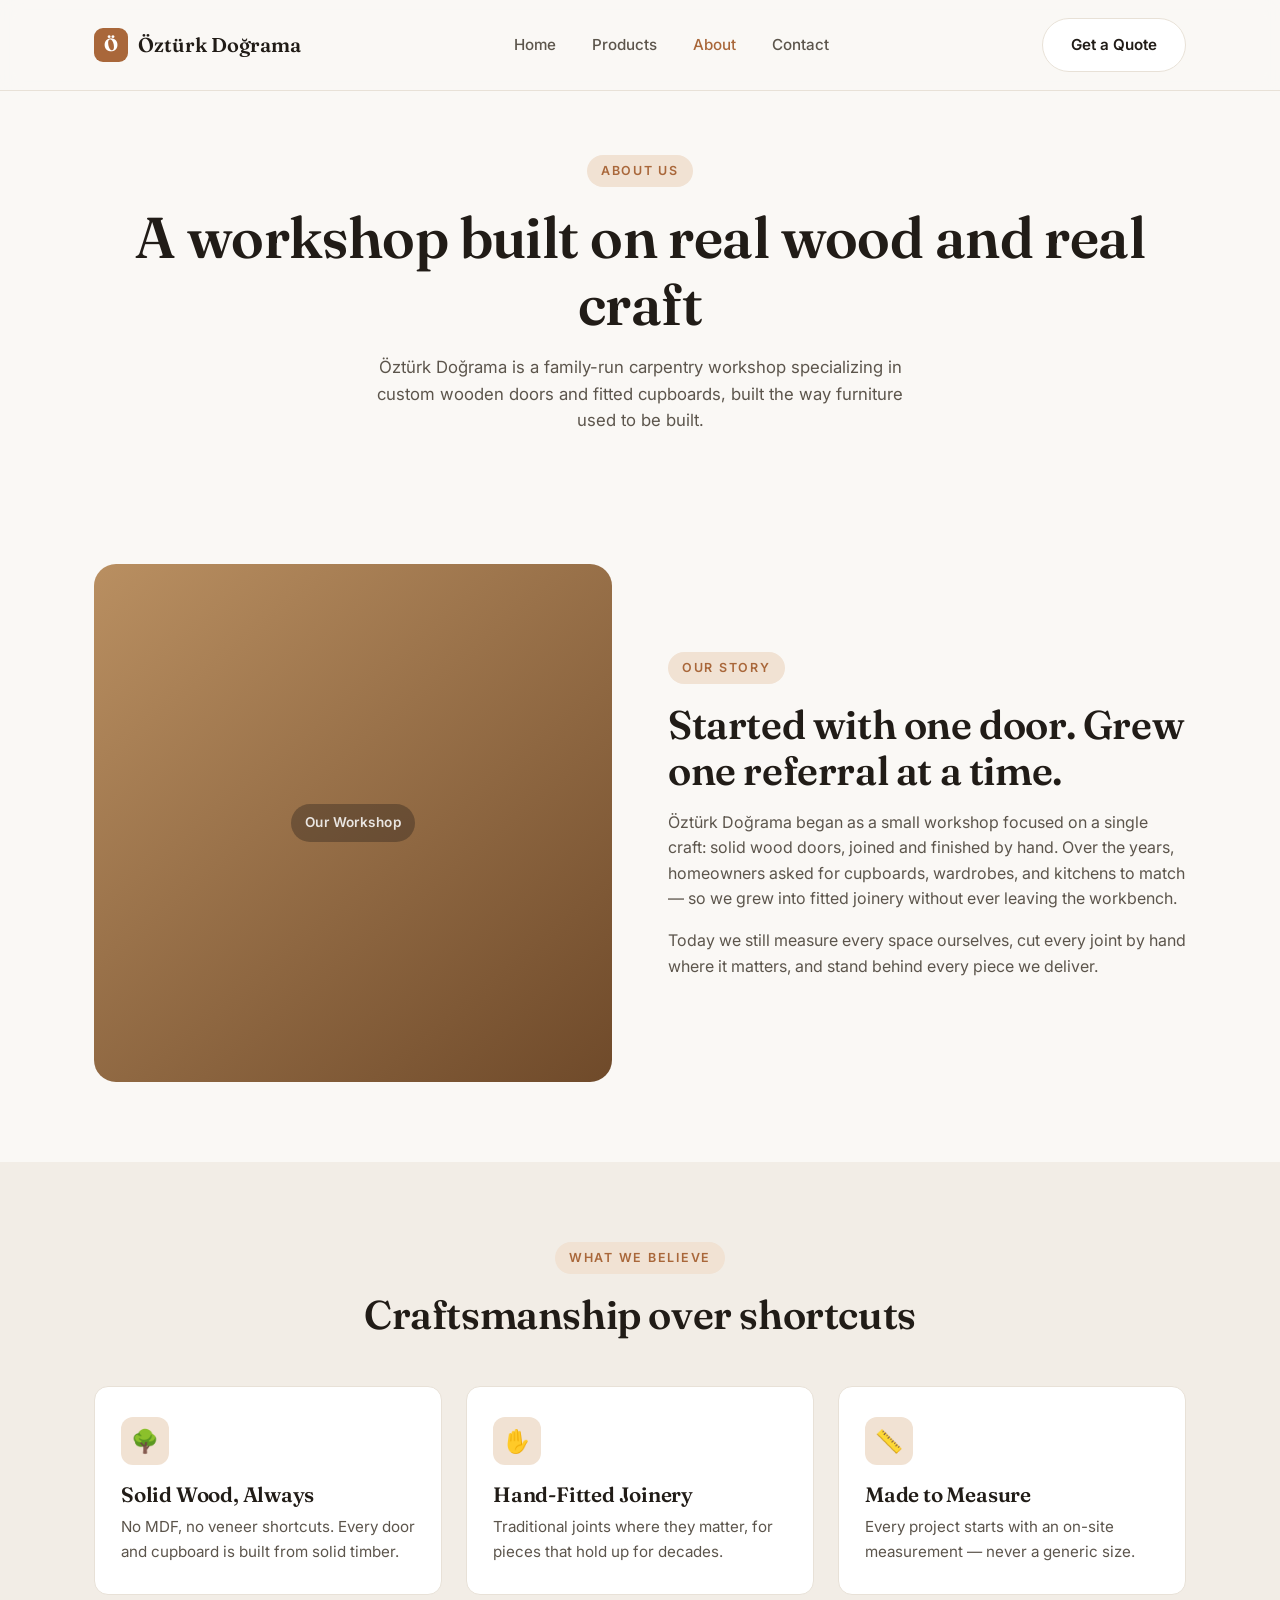
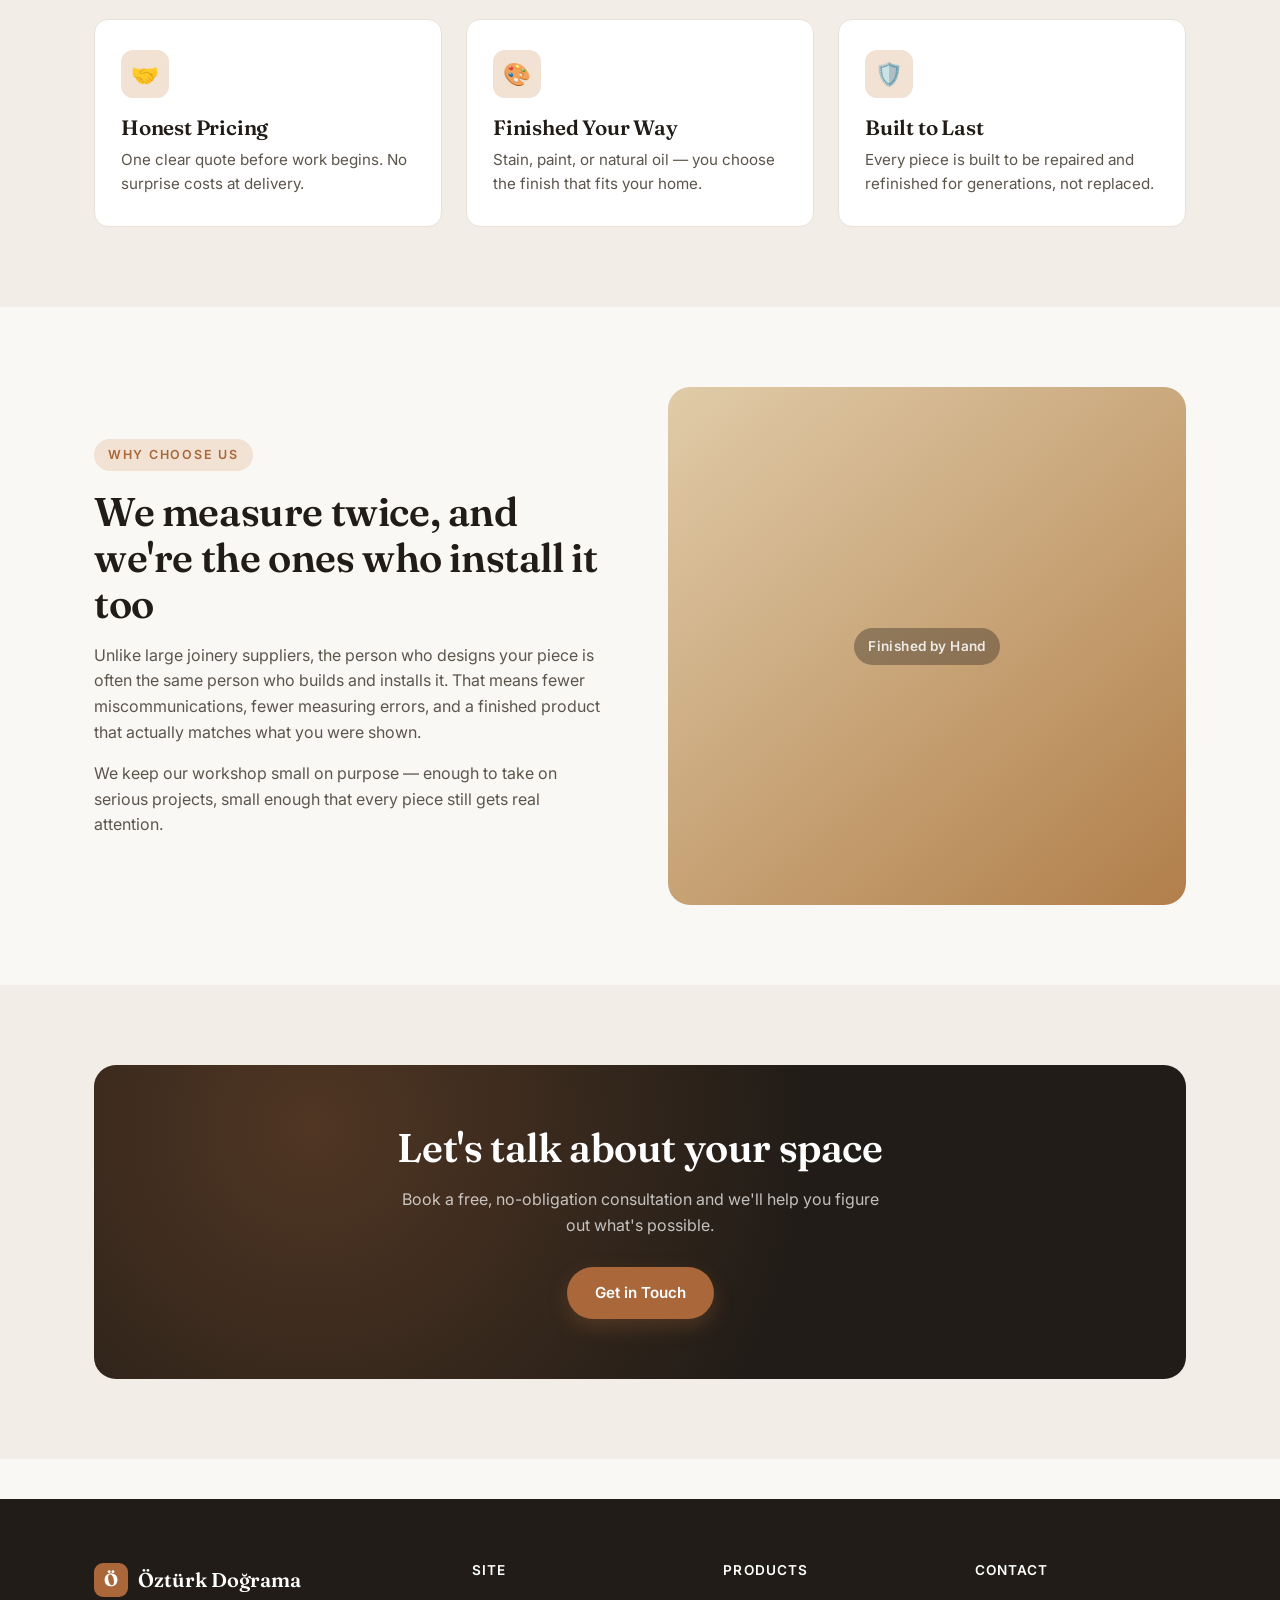
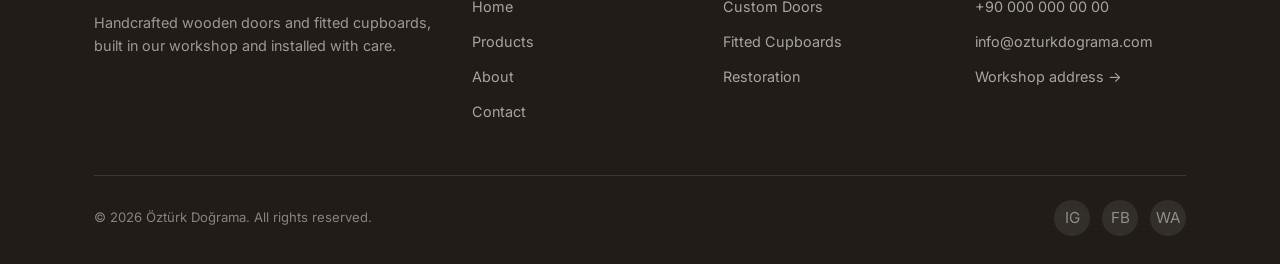
==== about.html @ 15e2361d "Initial commit: Öztürk Doğrama website" ====
<!DOCTYPE html>
<html lang="en">
<head>
<meta charset="UTF-8">
<meta name="viewport" content="width=device-width, initial-scale=1.0">
<title>About | Öztürk Doğrama</title>
<meta name="description" content="Learn about Öztürk Doğrama — a family carpentry workshop specializing in custom wooden doors and fitted cupboards, built with traditional joinery and modern finishing.">
<link rel="preconnect" href="https://fonts.googleapis.com">
<link href="https://fonts.googleapis.com/css2?family=Fraunces:wght@500;600;700&family=Inter:wght@400;500;600;700&display=swap" rel="stylesheet">
<link rel="stylesheet" href="style.css">
</head>
<body>

<header class="site-header">
  <nav class="nav">
    <a href="index.html" class="logo">
      <span class="logo-mark">Ö</span>
      Öztürk Doğrama
    </a>
    <div class="nav-links">
      <a href="index.html">Home</a>
      <a href="products.html">Products</a>
      <a href="about.html" class="active">About</a>
      <a href="contact.html">Contact</a>
    </div>
    <div class="nav-actions">
      <a href="contact.html" class="btn btn-secondary">Get a Quote</a>
      <button class="nav-toggle" aria-label="Menu">
        <span></span><span></span><span></span>
      </button>
    </div>
  </nav>
</header>

<main>

  <section class="page-hero">
    <div class="container">
      <div class="eyebrow">About Us</div>
      <h1>A workshop built on real wood and real craft</h1>
      <p>Öztürk Doğrama is a family-run carpentry workshop specializing in custom wooden doors and fitted cupboards, built the way furniture used to be built.</p>
    </div>
  </section>

  <!-- STORY -->
  <section>
    <div class="container">
      <div class="value-row">
        <div class="ph-image ph-2" style="aspect-ratio:1/1;"><span>Our Workshop</span></div>
        <div>
          <div class="eyebrow">Our Story</div>
          <h2>Started with one door. Grew one referral at a time.</h2>
          <p>Öztürk Doğrama began as a small workshop focused on a single craft: solid wood doors, joined and finished by hand. Over the years, homeowners asked for cupboards, wardrobes, and kitchens to match — so we grew into fitted joinery without ever leaving the workbench.</p>
          <p>Today we still measure every space ourselves, cut every joint by hand where it matters, and stand behind every piece we deliver.</p>
        </div>
      </div>
    </div>
  </section>

  <!-- VALUES -->
  <section class="section-alt">
    <div class="container">
      <div class="section-head">
        <div class="eyebrow">What We Believe</div>
        <h2>Craftsmanship over shortcuts</h2>
      </div>
      <div class="grid-3">
        <div class="card">
          <div class="icon">🌳</div>
          <h3>Solid Wood, Always</h3>
          <p>No MDF, no veneer shortcuts. Every door and cupboard is built from solid timber.</p>
        </div>
        <div class="card">
          <div class="icon">✋</div>
          <h3>Hand-Fitted Joinery</h3>
          <p>Traditional joints where they matter, for pieces that hold up for decades.</p>
        </div>
        <div class="card">
          <div class="icon">📏</div>
          <h3>Made to Measure</h3>
          <p>Every project starts with an on-site measurement — never a generic size.</p>
        </div>
        <div class="card">
          <div class="icon">🤝</div>
          <h3>Honest Pricing</h3>
          <p>One clear quote before work begins. No surprise costs at delivery.</p>
        </div>
        <div class="card">
          <div class="icon">🎨</div>
          <h3>Finished Your Way</h3>
          <p>Stain, paint, or natural oil — you choose the finish that fits your home.</p>
        </div>
        <div class="card">
          <div class="icon">🛡️</div>
          <h3>Built to Last</h3>
          <p>Every piece is built to be repaired and refinished for generations, not replaced.</p>
        </div>
      </div>
    </div>
  </section>

  <!-- WHY CHOOSE / SECOND STORY BLOCK -->
  <section>
    <div class="container">
      <div class="value-row reverse">
        <div class="ph-image ph-5" style="aspect-ratio:1/1;"><span>Finished by Hand</span></div>
        <div>
          <div class="eyebrow">Why Choose Us</div>
          <h2>We measure twice, and we're the ones who install it too</h2>
          <p>Unlike large joinery suppliers, the person who designs your piece is often the same person who builds and installs it. That means fewer miscommunications, fewer measuring errors, and a finished product that actually matches what you were shown.</p>
          <p>We keep our workshop small on purpose — enough to take on serious projects, small enough that every piece still gets real attention.</p>
        </div>
      </div>
    </div>
  </section>

  <!-- CTA -->
  <section class="section-alt">
    <div class="container">
      <div class="cta-banner">
        <h2>Let's talk about your space</h2>
        <p>Book a free, no-obligation consultation and we'll help you figure out what's possible.</p>
        <div class="hero-ctas">
          <a href="contact.html" class="btn btn-primary">Get in Touch</a>
        </div>
      </div>
    </div>
  </section>

</main>

<footer class="site-footer">
  <div class="container">
    <div class="footer-grid">
      <div>
        <a href="index.html" class="logo"><span class="logo-mark">Ö</span> Öztürk Doğrama</a>
        <p>Handcrafted wooden doors and fitted cupboards, built in our workshop and installed with care.</p>
      </div>
      <div class="footer-col">
        <h4>Site</h4>
        <a href="index.html">Home</a>
        <a href="products.html">Products</a>
        <a href="about.html">About</a>
        <a href="contact.html">Contact</a>
      </div>
      <div class="footer-col">
        <h4>Products</h4>
        <a href="products.html">Custom Doors</a>
        <a href="products.html">Fitted Cupboards</a>
        <a href="products.html">Restoration</a>
      </div>
      <div class="footer-col">
        <h4>Contact</h4>
        <a href="tel:+900000000000">+90 000 000 00 00</a>
        <a href="mailto:info@ozturkdograma.com">info@ozturkdograma.com</a>
        <a href="contact.html">Workshop address →</a>
      </div>
    </div>
    <div class="footer-bottom">
      <span>© 2026 Öztürk Doğrama. All rights reserved.</span>
      <div class="social-row">
        <a href="#" aria-label="Instagram">IG</a>
        <a href="#" aria-label="Facebook">FB</a>
        <a href="#" aria-label="WhatsApp">WA</a>
      </div>
    </div>
  </div>
</footer>

<script src="script.js"></script>
</body>
</html>
---- style.css ----
/* ============================================
   Öztürk Doğrama — Shared Styles
   Minimalist, clean, modern (spendaily-inspired)
   ============================================ */

:root {
  --bg: #faf8f5;
  --bg-alt: #f2ede6;
  --card: #ffffff;
  --ink: #211c17;
  --ink-soft: #5c554c;
  --muted: #8b8377;
  --line: #e8e1d7;
  --accent: #a9673a;
  --accent-dark: #8a5230;
  --accent-soft: #f1e2d3;
  --radius-lg: 22px;
  --radius-md: 14px;
  --radius-sm: 10px;
  --shadow: 0 10px 30px rgba(33, 28, 23, 0.06);
  --shadow-lg: 0 20px 50px rgba(33, 28, 23, 0.10);
  --container: 1140px;
}

* { box-sizing: border-box; }

html { scroll-behavior: smooth; }

body {
  margin: 0;
  font-family: 'Inter', -apple-system, BlinkMacSystemFont, 'Segoe UI', sans-serif;
  background: var(--bg);
  color: var(--ink);
  line-height: 1.6;
  -webkit-font-smoothing: antialiased;
}

h1, h2, h3, h4 {
  font-family: 'Fraunces', Georgia, serif;
  font-weight: 600;
  line-height: 1.15;
  margin: 0 0 16px;
  letter-spacing: -0.01em;
}

h1 { font-size: clamp(2.4rem, 5vw, 3.6rem); }
h2 { font-size: clamp(1.8rem, 3.4vw, 2.5rem); }
h3 { font-size: 1.3rem; }

p { margin: 0 0 16px; color: var(--ink-soft); }

a { color: inherit; text-decoration: none; }

img { max-width: 100%; display: block; }

.container {
  max-width: var(--container);
  margin: 0 auto;
  padding: 0 24px;
}

.eyebrow {
  display: inline-block;
  font-size: 0.78rem;
  font-weight: 600;
  letter-spacing: 0.14em;
  text-transform: uppercase;
  color: var(--accent);
  background: var(--accent-soft);
  padding: 6px 14px;
  border-radius: 100px;
  margin-bottom: 18px;
}

/* ---------- Buttons ---------- */
.btn {
  display: inline-flex;
  align-items: center;
  justify-content: center;
  gap: 8px;
  padding: 14px 28px;
  border-radius: 100px;
  font-weight: 600;
  font-size: 0.95rem;
  border: none;
  cursor: pointer;
  transition: transform 0.15s ease, box-shadow 0.15s ease, background 0.15s ease;
}

.btn-primary {
  background: var(--accent);
  color: #fff;
  box-shadow: 0 8px 20px rgba(169, 103, 58, 0.28);
}

.btn-primary:hover {
  background: var(--accent-dark);
  transform: translateY(-2px);
  box-shadow: 0 12px 26px rgba(169, 103, 58, 0.34);
}

.btn-secondary {
  background: #fff;
  color: var(--ink);
  border: 1px solid var(--line);
}

.btn-secondary:hover {
  border-color: var(--accent);
  color: var(--accent);
  transform: translateY(-2px);
}

.btn-block { width: 100%; }

/* ---------- Header / Nav ---------- */
header.site-header {
  position: sticky;
  top: 0;
  z-index: 100;
  background: rgba(250, 248, 245, 0.86);
  backdrop-filter: blur(10px);
  border-bottom: 1px solid var(--line);
}

.nav {
  display: flex;
  align-items: center;
  justify-content: space-between;
  padding: 18px 24px;
  max-width: var(--container);
  margin: 0 auto;
}

.logo {
  display: flex;
  align-items: center;
  gap: 10px;
  font-family: 'Fraunces', Georgia, serif;
  font-weight: 600;
  font-size: 1.25rem;
  color: var(--ink);
}

.logo-mark {
  width: 34px;
  height: 34px;
  border-radius: 9px;
  background: var(--accent);
  color: #fff;
  display: flex;
  align-items: center;
  justify-content: center;
  font-size: 1.1rem;
  font-weight: 700;
  font-family: 'Fraunces', Georgia, serif;
}

.nav-links {
  display: flex;
  align-items: center;
  gap: 36px;
}

.nav-links a {
  font-size: 0.95rem;
  font-weight: 500;
  color: var(--ink-soft);
  transition: color 0.15s ease;
}

.nav-links a:hover,
.nav-links a.active {
  color: var(--accent);
}

.nav-actions {
  display: flex;
  align-items: center;
  gap: 14px;
}

.nav-toggle {
  display: none;
  background: none;
  border: none;
  cursor: pointer;
  padding: 6px;
}

.nav-toggle span {
  display: block;
  width: 24px;
  height: 2px;
  background: var(--ink);
  margin: 5px 0;
  transition: 0.2s;
}

/* ---------- Hero ---------- */
.hero {
  padding: 90px 0 70px;
}

.hero-grid {
  display: grid;
  grid-template-columns: 1.05fr 0.95fr;
  gap: 56px;
  align-items: center;
}

.hero-badge {
  display: inline-flex;
  align-items: center;
  gap: 8px;
  background: #fff;
  border: 1px solid var(--line);
  padding: 8px 16px;
  border-radius: 100px;
  font-size: 0.85rem;
  font-weight: 600;
  color: var(--ink-soft);
  margin-bottom: 22px;
  box-shadow: var(--shadow);
}

.hero p.lead {
  font-size: 1.15rem;
  max-width: 520px;
}

.hero-ctas {
  display: flex;
  gap: 14px;
  flex-wrap: wrap;
  margin-top: 28px;
}

.hero-meta {
  margin-top: 26px;
  font-size: 0.85rem;
  color: var(--muted);
}

.hero-visual {
  position: relative;
  border-radius: var(--radius-lg);
  overflow: hidden;
  box-shadow: var(--shadow-lg);
  aspect-ratio: 4/5;
  background: linear-gradient(160deg, #d9c3a6 0%, #b98f61 45%, #8a5f38 100%);
}

.hero-visual .wood-lines {
  position: absolute;
  inset: 0;
  background:
    repeating-linear-gradient(100deg, rgba(255,255,255,0.06) 0px, rgba(255,255,255,0.06) 2px, transparent 2px, transparent 26px);
}

.hero-visual .tag-card {
  position: absolute;
  bottom: 22px;
  left: 22px;
  right: 22px;
  background: rgba(255,255,255,0.94);
  backdrop-filter: blur(6px);
  border-radius: var(--radius-md);
  padding: 16px 18px;
  display: flex;
  align-items: center;
  gap: 12px;
  box-shadow: var(--shadow);
}

.tag-card .icon {
  width: 40px;
  height: 40px;
  border-radius: 10px;
  background: var(--accent-soft);
  color: var(--accent);
  display: flex;
  align-items: center;
  justify-content: center;
  font-size: 1.2rem;
  flex-shrink: 0;
}

.tag-card strong { font-size: 0.95rem; display: block; }
.tag-card span { font-size: 0.82rem; color: var(--muted); }

/* Floating stat chips over hero image */
.float-chip {
  position: absolute;
  background: #fff;
  border-radius: var(--radius-sm);
  padding: 10px 14px;
  box-shadow: var(--shadow);
  font-size: 0.82rem;
  font-weight: 600;
  display: flex;
  align-items: center;
  gap: 8px;
}

.float-chip.chip-1 { top: 24px; left: -18px; }
.float-chip.chip-2 { top: 90px; right: -16px; }

/* ---------- Sections ---------- */
section { padding: 80px 0; }
.section-alt { background: var(--bg-alt); }

.section-head {
  max-width: 620px;
  margin: 0 auto 48px;
  text-align: center;
}

.section-head.left { margin: 0 0 48px; text-align: left; }

/* ---------- Feature Grid ---------- */
.grid-4 {
  display: grid;
  grid-template-columns: repeat(4, 1fr);
  gap: 22px;
}

.grid-3 {
  display: grid;
  grid-template-columns: repeat(3, 1fr);
  gap: 24px;
}

.grid-2 {
  display: grid;
  grid-template-columns: repeat(2, 1fr);
  gap: 24px;
}

.card {
  background: var(--card);
  border: 1px solid var(--line);
  border-radius: var(--radius-md);
  padding: 30px 26px;
  transition: transform 0.2s ease, box-shadow 0.2s ease;
}

.card:hover {
  transform: translateY(-4px);
  box-shadow: var(--shadow);
}

.card .icon {
  width: 48px;
  height: 48px;
  border-radius: 12px;
  background: var(--accent-soft);
  color: var(--accent);
  display: flex;
  align-items: center;
  justify-content: center;
  font-size: 1.4rem;
  margin-bottom: 18px;
}

.card h3 { margin-bottom: 8px; }
.card p { margin: 0; font-size: 0.95rem; }

/* ---------- Process Steps ---------- */
.steps {
  display: grid;
  grid-template-columns: repeat(4, 1fr);
  gap: 24px;
  counter-reset: step;
}

.step {
  position: relative;
  padding-top: 8px;
}

.step .num {
  font-family: 'Fraunces', Georgia, serif;
  font-size: 2.2rem;
  color: var(--accent-soft);
  -webkit-text-stroke: 1.5px var(--accent);
  margin-bottom: 12px;
  font-weight: 600;
}

.step h3 { font-size: 1.1rem; margin-bottom: 6px; }
.step p { font-size: 0.92rem; }

/* ---------- Product Image Placeholder ---------- */
.ph-image {
  border-radius: var(--radius-md);
  aspect-ratio: 4/3;
  display: flex;
  align-items: center;
  justify-content: center;
  color: rgba(255,255,255,0.85);
  font-size: 0.85rem;
  font-weight: 600;
  letter-spacing: 0.03em;
  text-align: center;
  position: relative;
  overflow: hidden;
}

.ph-image span {
  position: relative;
  z-index: 1;
  background: rgba(33,28,23,0.35);
  padding: 8px 14px;
  border-radius: 100px;
}

.ph-1 { background: linear-gradient(140deg, #cba579, #8a5f38); }
.ph-2 { background: linear-gradient(140deg, #b98f61, #6f4a2a); }
.ph-3 { background: linear-gradient(140deg, #d9c3a6, #a9673a); }
.ph-4 { background: linear-gradient(140deg, #9c7a53, #4f3620); }
.ph-5 { background: linear-gradient(140deg, #e0cba8, #b17f4a); }
.ph-6 { background: linear-gradient(140deg, #ad8258, #5c3d22); }

/* ---------- Product Card ---------- */
.product-card {
  background: var(--card);
  border: 1px solid var(--line);
  border-radius: var(--radius-lg);
  overflow: hidden;
  transition: transform 0.2s ease, box-shadow 0.2s ease;
}

.product-card:hover {
  transform: translateY(-4px);
  box-shadow: var(--shadow-lg);
}

.product-card .body { padding: 22px 24px 26px; }
.product-card .body h3 { margin-bottom: 6px; }
.product-card .body p { font-size: 0.93rem; margin-bottom: 14px; }

.tag-list {
  display: flex;
  flex-wrap: wrap;
  gap: 8px;
}

.tag-list span {
  font-size: 0.78rem;
  background: var(--bg-alt);
  color: var(--ink-soft);
  padding: 5px 12px;
  border-radius: 100px;
  border: 1px solid var(--line);
}

/* ---------- Testimonials ---------- */
.testimonial {
  background: var(--card);
  border: 1px solid var(--line);
  border-radius: var(--radius-md);
  padding: 28px 26px;
}

.stars { color: var(--accent); letter-spacing: 2px; margin-bottom: 14px; font-size: 0.9rem; }

.testimonial p { font-size: 0.95rem; color: var(--ink); }

.testimonial .who {
  display: flex;
  align-items: center;
  gap: 12px;
  margin-top: 18px;
}

.avatar {
  width: 38px;
  height: 38px;
  border-radius: 50%;
  background: var(--accent-soft);
  color: var(--accent);
  display: flex;
  align-items: center;
  justify-content: center;
  font-weight: 700;
  font-size: 0.9rem;
}

.who strong { font-size: 0.9rem; display: block; }
.who span { font-size: 0.8rem; color: var(--muted); }

/* ---------- CTA Banner ---------- */
.cta-banner {
  background: var(--ink);
  border-radius: var(--radius-lg);
  padding: 60px 50px;
  text-align: center;
  color: #fff;
  position: relative;
  overflow: hidden;
}

.cta-banner::before {
  content: "";
  position: absolute;
  inset: 0;
  background: radial-gradient(circle at 20% 20%, rgba(169,103,58,0.35), transparent 55%);
}

.cta-banner h2 { color: #fff; position: relative; }
.cta-banner p { color: rgba(255,255,255,0.72); max-width: 480px; margin-left: auto; margin-right: auto; position: relative; }
.cta-banner .hero-ctas { justify-content: center; position: relative; }

/* ---------- Stats strip ---------- */
.stats-strip {
  display: grid;
  grid-template-columns: repeat(4, 1fr);
  gap: 24px;
  padding: 36px 0;
  border-top: 1px solid var(--line);
  border-bottom: 1px solid var(--line);
}

.stat { text-align: center; }
.stat strong {
  display: block;
  font-family: 'Fraunces', Georgia, serif;
  font-size: 2rem;
  color: var(--accent-dark);
}
.stat span { font-size: 0.85rem; color: var(--muted); }

/* ---------- Forms ---------- */
.form-card {
  background: var(--card);
  border: 1px solid var(--line);
  border-radius: var(--radius-lg);
  padding: 36px;
  box-shadow: var(--shadow);
}

.form-row { display: grid; grid-template-columns: 1fr 1fr; gap: 18px; }

.field { margin-bottom: 18px; }

.field label {
  display: block;
  font-size: 0.85rem;
  font-weight: 600;
  margin-bottom: 8px;
  color: var(--ink);
}

.field input,
.field select,
.field textarea {
  width: 100%;
  padding: 13px 14px;
  border-radius: var(--radius-sm);
  border: 1px solid var(--line);
  background: var(--bg);
  font-family: inherit;
  font-size: 0.95rem;
  color: var(--ink);
}

.field input:focus,
.field select:focus,
.field textarea:focus {
  outline: none;
  border-color: var(--accent);
  background: #fff;
}

.field textarea { resize: vertical; min-height: 120px; }

/* ---------- Contact info cards ---------- */
.info-card {
  display: flex;
  gap: 16px;
  align-items: flex-start;
  padding: 20px 0;
  border-bottom: 1px solid var(--line);
}

.info-card:last-child { border-bottom: none; }

.info-card .icon {
  width: 44px;
  height: 44px;
  border-radius: 12px;
  background: var(--accent-soft);
  color: var(--accent);
  display: flex;
  align-items: center;
  justify-content: center;
  font-size: 1.2rem;
  flex-shrink: 0;
}

.info-card h3 { font-size: 1rem; margin-bottom: 4px; }
.info-card p { margin: 0; font-size: 0.9rem; }

.map-placeholder {
  border-radius: var(--radius-lg);
  aspect-ratio: 16/10;
  background: linear-gradient(140deg, #cba579, #8a5f38);
  display: flex;
  align-items: center;
  justify-content: center;
  color: rgba(255,255,255,0.9);
  font-weight: 600;
  font-size: 0.95rem;
}

/* ---------- Page hero (inner pages) ---------- */
.page-hero {
  padding: 64px 0 50px;
  text-align: center;
}

.page-hero p { max-width: 560px; margin: 0 auto; font-size: 1.05rem; }

/* ---------- Values / About ---------- */
.value-row {
  display: grid;
  grid-template-columns: 1fr 1fr;
  gap: 56px;
  align-items: center;
}

.value-row.reverse { direction: rtl; }
.value-row.reverse > * { direction: ltr; }

.value-row img,
.value-row .ph-image { border-radius: var(--radius-lg); }

/* ---------- Footer ---------- */
footer.site-footer {
  background: var(--ink);
  color: rgba(255,255,255,0.7);
  padding: 64px 0 28px;
  margin-top: 40px;
}

.footer-grid {
  display: grid;
  grid-template-columns: 1.6fr 1fr 1fr 1fr;
  gap: 40px;
  padding-bottom: 40px;
  border-bottom: 1px solid rgba(255,255,255,0.12);
}

.footer-grid .logo { color: #fff; margin-bottom: 14px; }
.footer-grid p { color: rgba(255,255,255,0.55); font-size: 0.9rem; }

.footer-col h4 {
  color: #fff;
  font-family: 'Inter', sans-serif;
  font-size: 0.85rem;
  text-transform: uppercase;
  letter-spacing: 0.08em;
  margin-bottom: 16px;
}

.footer-col a {
  display: block;
  font-size: 0.9rem;
  color: rgba(255,255,255,0.6);
  margin-bottom: 12px;
  transition: color 0.15s ease;
}

.footer-col a:hover { color: #fff; }

.footer-bottom {
  display: flex;
  justify-content: space-between;
  align-items: center;
  padding-top: 24px;
  font-size: 0.82rem;
  color: rgba(255,255,255,0.45);
  flex-wrap: wrap;
  gap: 12px;
}

.social-row { display: flex; gap: 12px; }

.social-row a {
  width: 36px;
  height: 36px;
  border-radius: 50%;
  background: rgba(255,255,255,0.08);
  display: flex;
  align-items: center;
  justify-content: center;
  font-size: 0.95rem;
}

.social-row a:hover { background: var(--accent); }

/* ---------- Responsive ---------- */
@media (max-width: 900px) {
  .hero-grid { grid-template-columns: 1fr; }
  .hero-visual { max-width: 460px; margin: 0 auto; }
  .grid-4 { grid-template-columns: repeat(2, 1fr); }
  .grid-3 { grid-template-columns: repeat(2, 1fr); }
  .steps { grid-template-columns: repeat(2, 1fr); }
  .stats-strip { grid-template-columns: repeat(2, 1fr); }
  .footer-grid { grid-template-columns: 1fr 1fr; }
  .value-row, .value-row.reverse { grid-template-columns: 1fr; direction: ltr; }
}

@media (max-width: 720px) {
  .nav-links {
    display: none;
    position: absolute;
    top: 68px;
    left: 16px;
    right: 16px;
    background: #fff;
    border: 1px solid var(--line);
    border-radius: var(--radius-md);
    flex-direction: column;
    align-items: flex-start;
    gap: 4px;
    padding: 12px;
    box-shadow: var(--shadow-lg);
  }
  .nav-links.open { display: flex; }
  .nav-links a { width: 100%; padding: 12px 10px; border-radius: var(--radius-sm); }
  .nav-links a:hover { background: var(--bg-alt); }
  .nav-toggle { display: block; }
  .nav-actions .btn-secondary { display: none; }
  .grid-4, .grid-3, .grid-2, .steps { grid-template-columns: 1fr; }
  .form-row { grid-template-columns: 1fr; }
  .footer-grid { grid-template-columns: 1fr; gap: 28px; }
  .cta-banner { padding: 44px 24px; }
  .float-chip { display: none; }
}
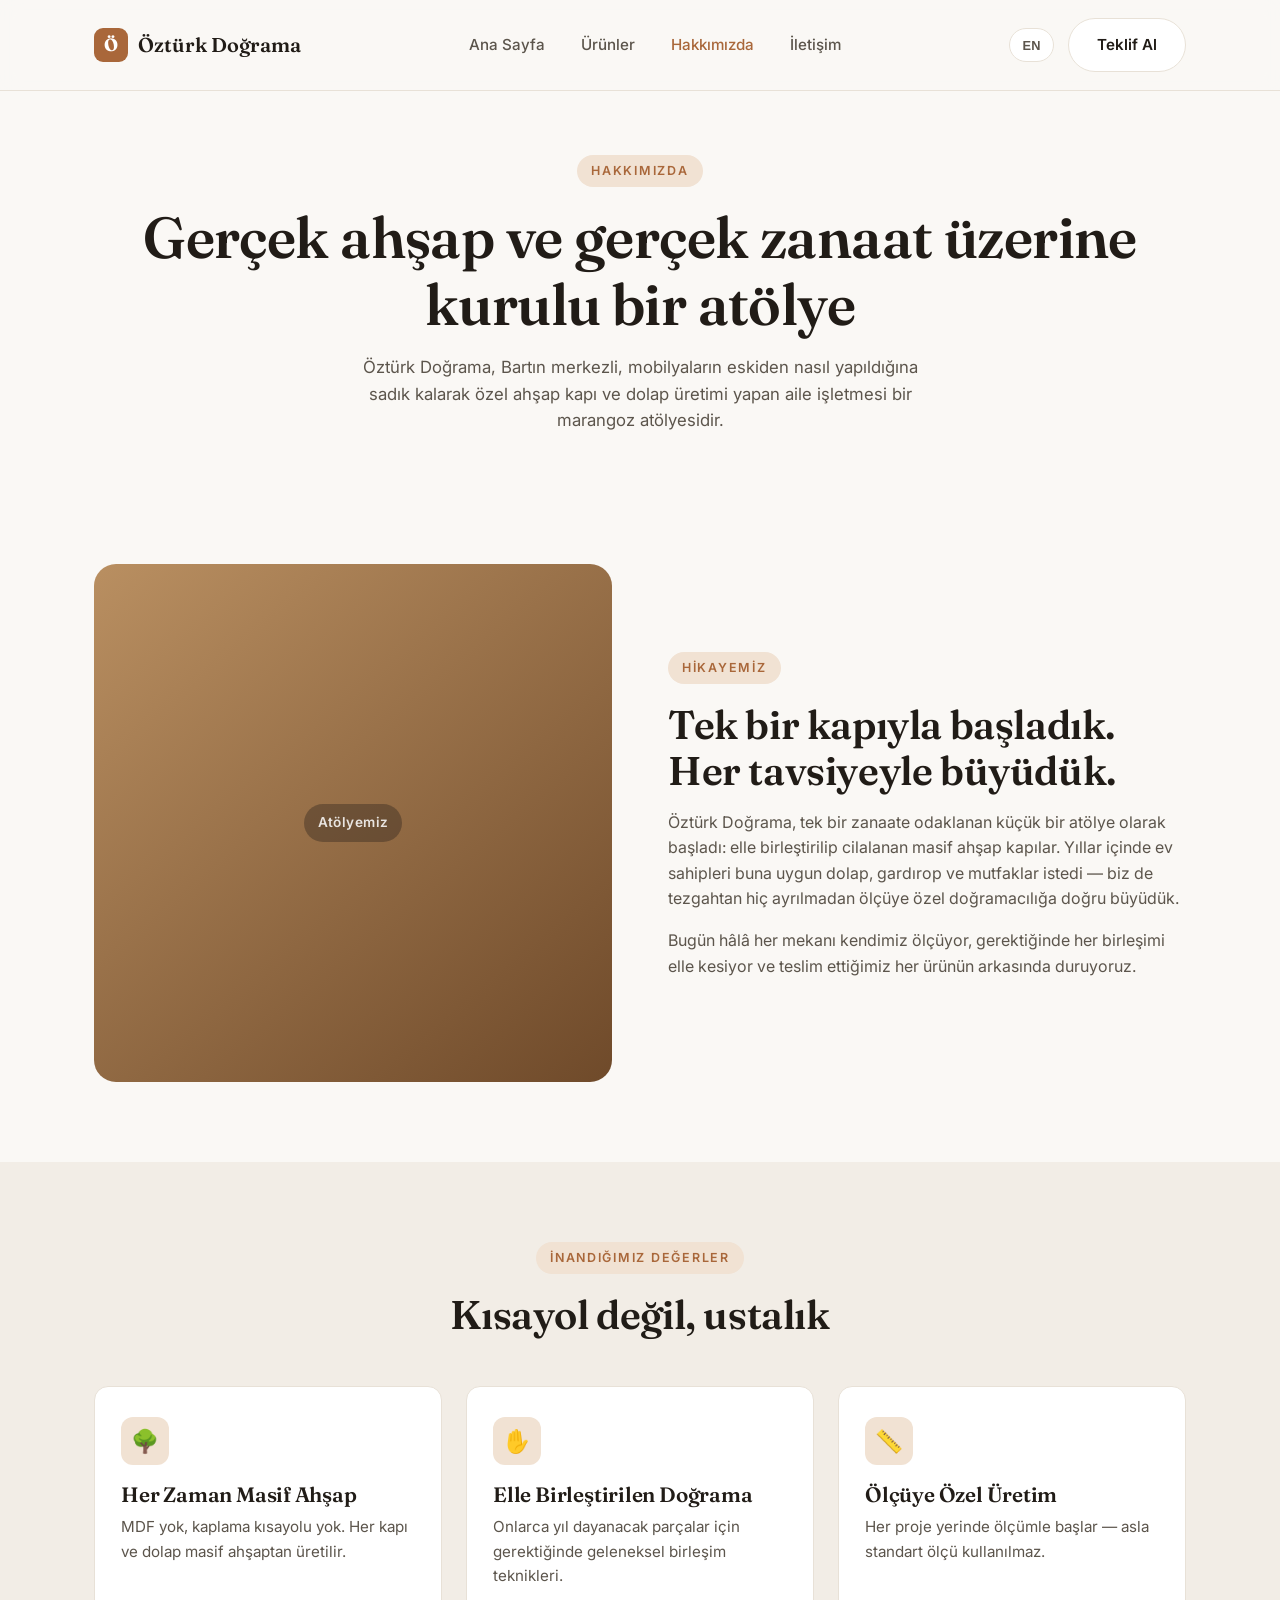
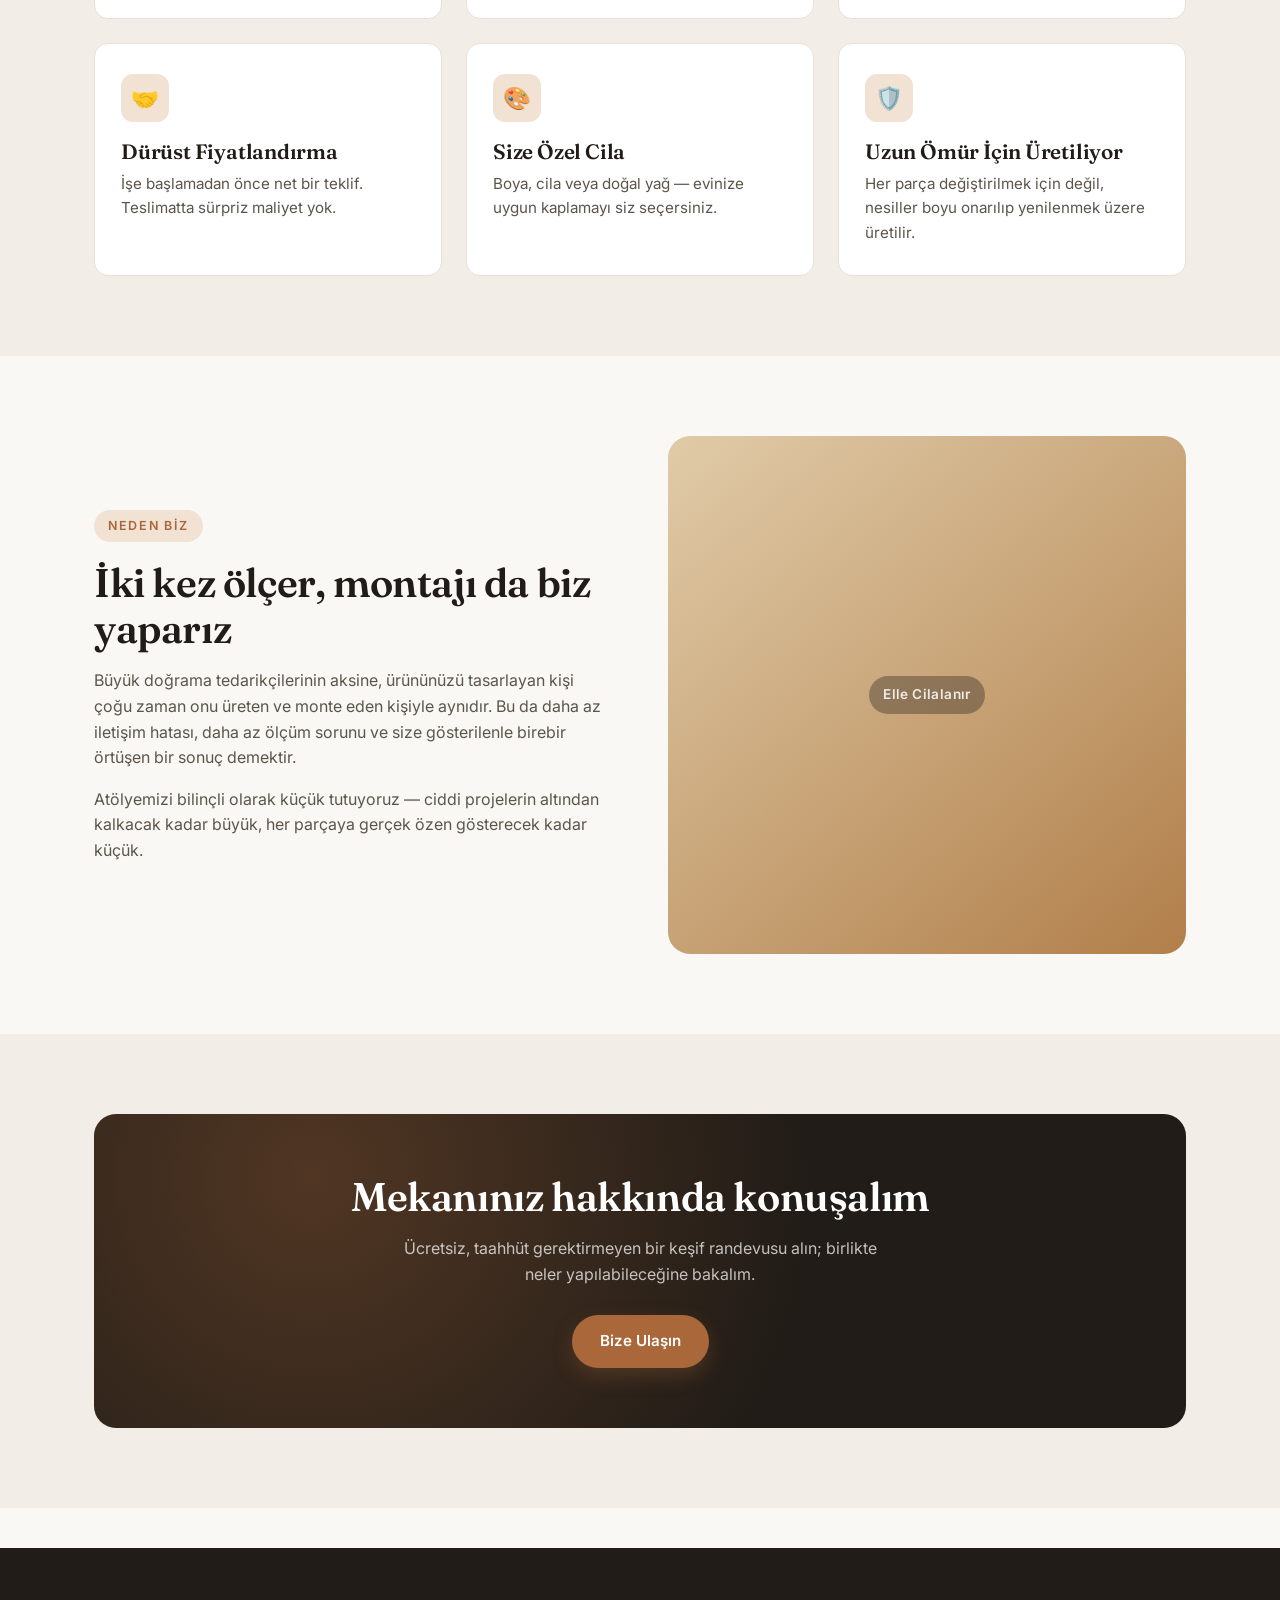
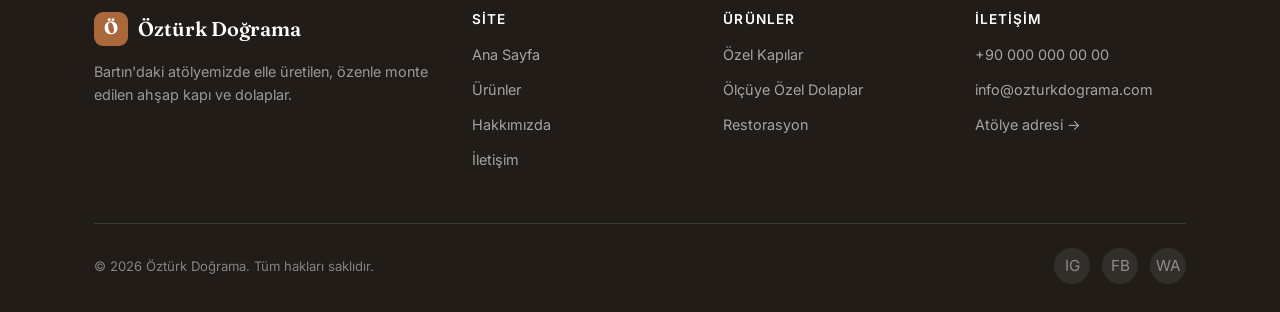
==== commit edc72afb: "Add Turkish default with English toggle" ====
--- a/about.html
+++ b/about.html
@@ -1,15 +1,15 @@
 <!DOCTYPE html>
-<html lang="en">
+<html lang="tr">
 <head>
 <meta charset="UTF-8">
 <meta name="viewport" content="width=device-width, initial-scale=1.0">
-<title>About | Öztürk Doğrama</title>
-<meta name="description" content="Learn about Öztürk Doğrama — a family carpentry workshop specializing in custom wooden doors and fitted cupboards, built with traditional joinery and modern finishing.">
+<title id="page-title">Hakkımızda | Öztürk Doğrama</title>
+<meta id="page-desc" name="description" content="Öztürk Doğrama, Bartın'da özel ahşap kapı ve dolap üretimi yapan aile işletmesi bir marangoz atölyesidir. Geleneksel doğrama ve modern kaplamalarla tanışın.">
 <link rel="preconnect" href="https://fonts.googleapis.com">
 <link href="https://fonts.googleapis.com/css2?family=Fraunces:wght@500;600;700&family=Inter:wght@400;500;600;700&display=swap" rel="stylesheet">
 <link rel="stylesheet" href="style.css">
 </head>
-<body>
+<body data-page="about">
 
 <header class="site-header">
   <nav class="nav">
@@ -18,13 +18,14 @@
       Öztürk Doğrama
     </a>
     <div class="nav-links">
-      <a href="index.html">Home</a>
-      <a href="products.html">Products</a>
-      <a href="about.html" class="active">About</a>
-      <a href="contact.html">Contact</a>
+      <a href="index.html" data-i18n="common.nav.home">Ana Sayfa</a>
+      <a href="products.html" data-i18n="common.nav.products">Ürünler</a>
+      <a href="about.html" class="active" data-i18n="common.nav.about">Hakkımızda</a>
+      <a href="contact.html" data-i18n="common.nav.contact">İletişim</a>
     </div>
     <div class="nav-actions">
-      <a href="contact.html" class="btn btn-secondary">Get a Quote</a>
+      <button id="lang-toggle" class="lang-toggle" aria-label="Switch language">EN</button>
+      <a href="contact.html" class="btn btn-secondary" data-i18n="common.nav.cta">Teklif Al</a>
       <button class="nav-toggle" aria-label="Menu">
         <span></span><span></span><span></span>
       </button>
@@ -36,9 +37,9 @@
 
   <section class="page-hero">
     <div class="container">
-      <div class="eyebrow">About Us</div>
-      <h1>A workshop built on real wood and real craft</h1>
-      <p>Öztürk Doğrama is a family-run carpentry workshop specializing in custom wooden doors and fitted cupboards, built the way furniture used to be built.</p>
+      <div class="eyebrow" data-i18n="about.hero.eyebrow">Hakkımızda</div>
+      <h1 data-i18n="about.hero.h1">Gerçek ahşap ve gerçek zanaat üzerine kurulu bir atölye</h1>
+      <p data-i18n="about.hero.p">Öztürk Doğrama, Bartın merkezli, mobilyaların eskiden nasıl yapıldığına sadık kalarak özel ahşap kapı ve dolap üretimi yapan aile işletmesi bir marangoz atölyesidir.</p>
     </div>
   </section>
 
@@ -46,12 +47,12 @@
   <section>
     <div class="container">
       <div class="value-row">
-        <div class="ph-image ph-2" style="aspect-ratio:1/1;"><span>Our Workshop</span></div>
+        <div class="ph-image ph-2" style="aspect-ratio:1/1;"><span data-i18n="about.workshopLabel">Atölyemiz</span></div>
         <div>
-          <div class="eyebrow">Our Story</div>
-          <h2>Started with one door. Grew one referral at a time.</h2>
-          <p>Öztürk Doğrama began as a small workshop focused on a single craft: solid wood doors, joined and finished by hand. Over the years, homeowners asked for cupboards, wardrobes, and kitchens to match — so we grew into fitted joinery without ever leaving the workbench.</p>
-          <p>Today we still measure every space ourselves, cut every joint by hand where it matters, and stand behind every piece we deliver.</p>
+          <div class="eyebrow" data-i18n="about.story.eyebrow">Hikayemiz</div>
+          <h2 data-i18n="about.story.h2">Tek bir kapıyla başladık. Her tavsiyeyle büyüdük.</h2>
+          <p data-i18n="about.story.p1">Öztürk Doğrama, tek bir zanaate odaklanan küçük bir atölye olarak başladı: elle birleştirilip cilalanan masif ahşap kapılar. Yıllar içinde ev sahipleri buna uygun dolap, gardırop ve mutfaklar istedi — biz de tezgahtan hiç ayrılmadan ölçüye özel doğramacılığa doğru büyüdük.</p>
+          <p data-i18n="about.story.p2">Bugün hâlâ her mekanı kendimiz ölçüyor, gerektiğinde her birleşimi elle kesiyor ve teslim ettiğimiz her ürünün arkasında duruyoruz.</p>
         </div>
       </div>
     </div>
@@ -61,39 +62,39 @@
   <section class="section-alt">
     <div class="container">
       <div class="section-head">
-        <div class="eyebrow">What We Believe</div>
-        <h2>Craftsmanship over shortcuts</h2>
+        <div class="eyebrow" data-i18n="about.values.eyebrow">İnandığımız Değerler</div>
+        <h2 data-i18n="about.values.h2">Kısayol değil, ustalık</h2>
       </div>
       <div class="grid-3">
         <div class="card">
           <div class="icon">🌳</div>
-          <h3>Solid Wood, Always</h3>
-          <p>No MDF, no veneer shortcuts. Every door and cupboard is built from solid timber.</p>
+          <h3 data-i18n="about.values.v1.title">Her Zaman Masif Ahşap</h3>
+          <p data-i18n="about.values.v1.desc">MDF yok, kaplama kısayolu yok. Her kapı ve dolap masif ahşaptan üretilir.</p>
         </div>
         <div class="card">
           <div class="icon">✋</div>
-          <h3>Hand-Fitted Joinery</h3>
-          <p>Traditional joints where they matter, for pieces that hold up for decades.</p>
+          <h3 data-i18n="about.values.v2.title">Elle Birleştirilen Doğrama</h3>
+          <p data-i18n="about.values.v2.desc">Onlarca yıl dayanacak parçalar için gerektiğinde geleneksel birleşim teknikleri.</p>
         </div>
         <div class="card">
           <div class="icon">📏</div>
-          <h3>Made to Measure</h3>
-          <p>Every project starts with an on-site measurement — never a generic size.</p>
+          <h3 data-i18n="about.values.v3.title">Ölçüye Özel Üretim</h3>
+          <p data-i18n="about.values.v3.desc">Her proje yerinde ölçümle başlar — asla standart ölçü kullanılmaz.</p>
         </div>
         <div class="card">
           <div class="icon">🤝</div>
-          <h3>Honest Pricing</h3>
-          <p>One clear quote before work begins. No surprise costs at delivery.</p>
+          <h3 data-i18n="about.values.v4.title">Dürüst Fiyatlandırma</h3>
+          <p data-i18n="about.values.v4.desc">İşe başlamadan önce net bir teklif. Teslimatta sürpriz maliyet yok.</p>
         </div>
         <div class="card">
           <div class="icon">🎨</div>
-          <h3>Finished Your Way</h3>
-          <p>Stain, paint, or natural oil — you choose the finish that fits your home.</p>
+          <h3 data-i18n="about.values.v5.title">Size Özel Cila</h3>
+          <p data-i18n="about.values.v5.desc">Boya, cila veya doğal yağ — evinize uygun kaplamayı siz seçersiniz.</p>
         </div>
         <div class="card">
           <div class="icon">🛡️</div>
-          <h3>Built to Last</h3>
-          <p>Every piece is built to be repaired and refinished for generations, not replaced.</p>
+          <h3 data-i18n="about.values.v6.title">Uzun Ömür İçin Üretiliyor</h3>
+          <p data-i18n="about.values.v6.desc">Her parça değiştirilmek için değil, nesiller boyu onarılıp yenilenmek üzere üretilir.</p>
         </div>
       </div>
     </div>
@@ -103,12 +104,12 @@
   <section>
     <div class="container">
       <div class="value-row reverse">
-        <div class="ph-image ph-5" style="aspect-ratio:1/1;"><span>Finished by Hand</span></div>
+        <div class="ph-image ph-5" style="aspect-ratio:1/1;"><span data-i18n="about.handFinishedLabel">Elle Cilalanır</span></div>
         <div>
-          <div class="eyebrow">Why Choose Us</div>
-          <h2>We measure twice, and we're the ones who install it too</h2>
-          <p>Unlike large joinery suppliers, the person who designs your piece is often the same person who builds and installs it. That means fewer miscommunications, fewer measuring errors, and a finished product that actually matches what you were shown.</p>
-          <p>We keep our workshop small on purpose — enough to take on serious projects, small enough that every piece still gets real attention.</p>
+          <div class="eyebrow" data-i18n="about.why.eyebrow">Neden Biz</div>
+          <h2 data-i18n="about.why.h2">İki kez ölçer, montajı da biz yaparız</h2>
+          <p data-i18n="about.why.p1">Büyük doğrama tedarikçilerinin aksine, ürününüzü tasarlayan kişi çoğu zaman onu üreten ve monte eden kişiyle aynıdır. Bu da daha az iletişim hatası, daha az ölçüm sorunu ve size gösterilenle birebir örtüşen bir sonuç demektir.</p>
+          <p data-i18n="about.why.p2">Atölyemizi bilinçli olarak küçük tutuyoruz — ciddi projelerin altından kalkacak kadar büyük, her parçaya gerçek özen gösterecek kadar küçük.</p>
         </div>
       </div>
     </div>
@@ -118,10 +119,10 @@
   <section class="section-alt">
     <div class="container">
       <div class="cta-banner">
-        <h2>Let's talk about your space</h2>
-        <p>Book a free, no-obligation consultation and we'll help you figure out what's possible.</p>
+        <h2 data-i18n="about.cta.h2">Mekanınız hakkında konuşalım</h2>
+        <p data-i18n="about.cta.p">Ücretsiz, taahhüt gerektirmeyen bir keşif randevusu alın; birlikte neler yapılabileceğine bakalım.</p>
         <div class="hero-ctas">
-          <a href="contact.html" class="btn btn-primary">Get in Touch</a>
+          <a href="contact.html" class="btn btn-primary" data-i18n="about.cta.button">Bize Ulaşın</a>
         </div>
       </div>
     </div>
@@ -134,30 +135,30 @@
     <div class="footer-grid">
       <div>
         <a href="index.html" class="logo"><span class="logo-mark">Ö</span> Öztürk Doğrama</a>
-        <p>Handcrafted wooden doors and fitted cupboards, built in our workshop and installed with care.</p>
+        <p data-i18n="common.footer.tagline">Bartın'daki atölyemizde elle üretilen, özenle monte edilen ahşap kapı ve dolaplar.</p>
       </div>
       <div class="footer-col">
-        <h4>Site</h4>
-        <a href="index.html">Home</a>
-        <a href="products.html">Products</a>
-        <a href="about.html">About</a>
-        <a href="contact.html">Contact</a>
+        <h4 data-i18n="common.footer.siteHeading">Site</h4>
+        <a href="index.html" data-i18n="common.nav.home">Ana Sayfa</a>
+        <a href="products.html" data-i18n="common.nav.products">Ürünler</a>
+        <a href="about.html" data-i18n="common.nav.about">Hakkımızda</a>
+        <a href="contact.html" data-i18n="common.nav.contact">İletişim</a>
       </div>
       <div class="footer-col">
-        <h4>Products</h4>
-        <a href="products.html">Custom Doors</a>
-        <a href="products.html">Fitted Cupboards</a>
-        <a href="products.html">Restoration</a>
+        <h4 data-i18n="common.footer.productsHeading">Ürünler</h4>
+        <a href="products.html" data-i18n="common.footer.doors">Özel Kapılar</a>
+        <a href="products.html" data-i18n="common.footer.cupboards">Ölçüye Özel Dolaplar</a>
+        <a href="products.html" data-i18n="common.footer.restoration">Restorasyon</a>
       </div>
       <div class="footer-col">
-        <h4>Contact</h4>
+        <h4 data-i18n="common.footer.contactHeading">İletişim</h4>
         <a href="tel:+900000000000">+90 000 000 00 00</a>
         <a href="mailto:info@ozturkdograma.com">info@ozturkdograma.com</a>
-        <a href="contact.html">Workshop address →</a>
+        <a href="contact.html" data-i18n="common.footer.addressLink">Atölye adresi →</a>
       </div>
     </div>
     <div class="footer-bottom">
-      <span>© 2026 Öztürk Doğrama. All rights reserved.</span>
+      <span data-i18n="common.footer.rights">© 2026 Öztürk Doğrama. Tüm hakları saklıdır.</span>
       <div class="social-row">
         <a href="#" aria-label="Instagram">IG</a>
         <a href="#" aria-label="Facebook">FB</a>
@@ -167,6 +168,7 @@
   </div>
 </footer>
 
+<script src="translations.js"></script>
 <script src="script.js"></script>
 </body>
 </html>
--- a/style.css
+++ b/style.css
@@ -178,6 +178,30 @@
   display: flex;
   align-items: center;
   gap: 14px;
+}
+
+.lang-toggle {
+  display: inline-flex;
+  align-items: center;
+  justify-content: center;
+  min-width: 42px;
+  height: 34px;
+  padding: 0 12px;
+  border-radius: 100px;
+  border: 1px solid var(--line);
+  background: #fff;
+  color: var(--ink-soft);
+  font-size: 0.8rem;
+  font-weight: 700;
+  letter-spacing: 0.03em;
+  cursor: pointer;
+  transition: border-color 0.15s ease, color 0.15s ease, transform 0.15s ease;
+}
+
+.lang-toggle:hover {
+  border-color: var(--accent);
+  color: var(--accent);
+  transform: translateY(-1px);
 }
 
 .nav-toggle {
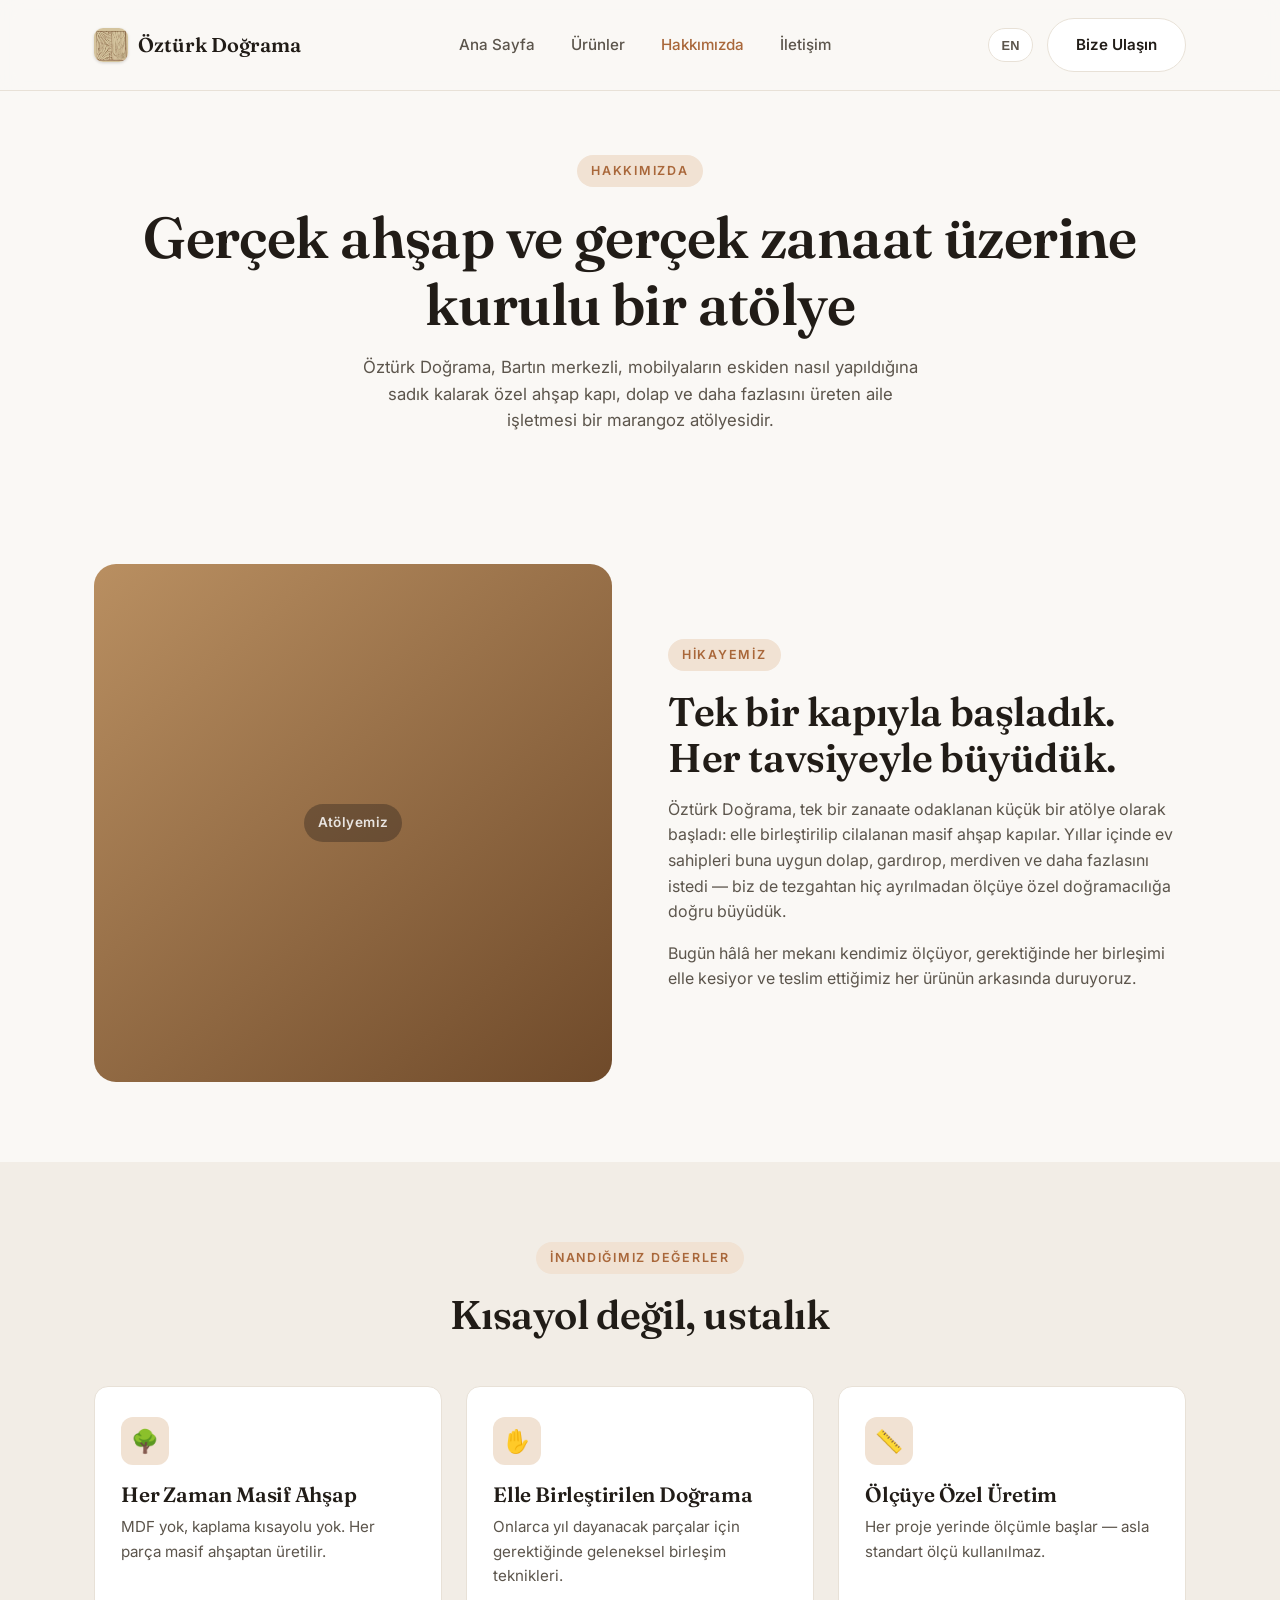
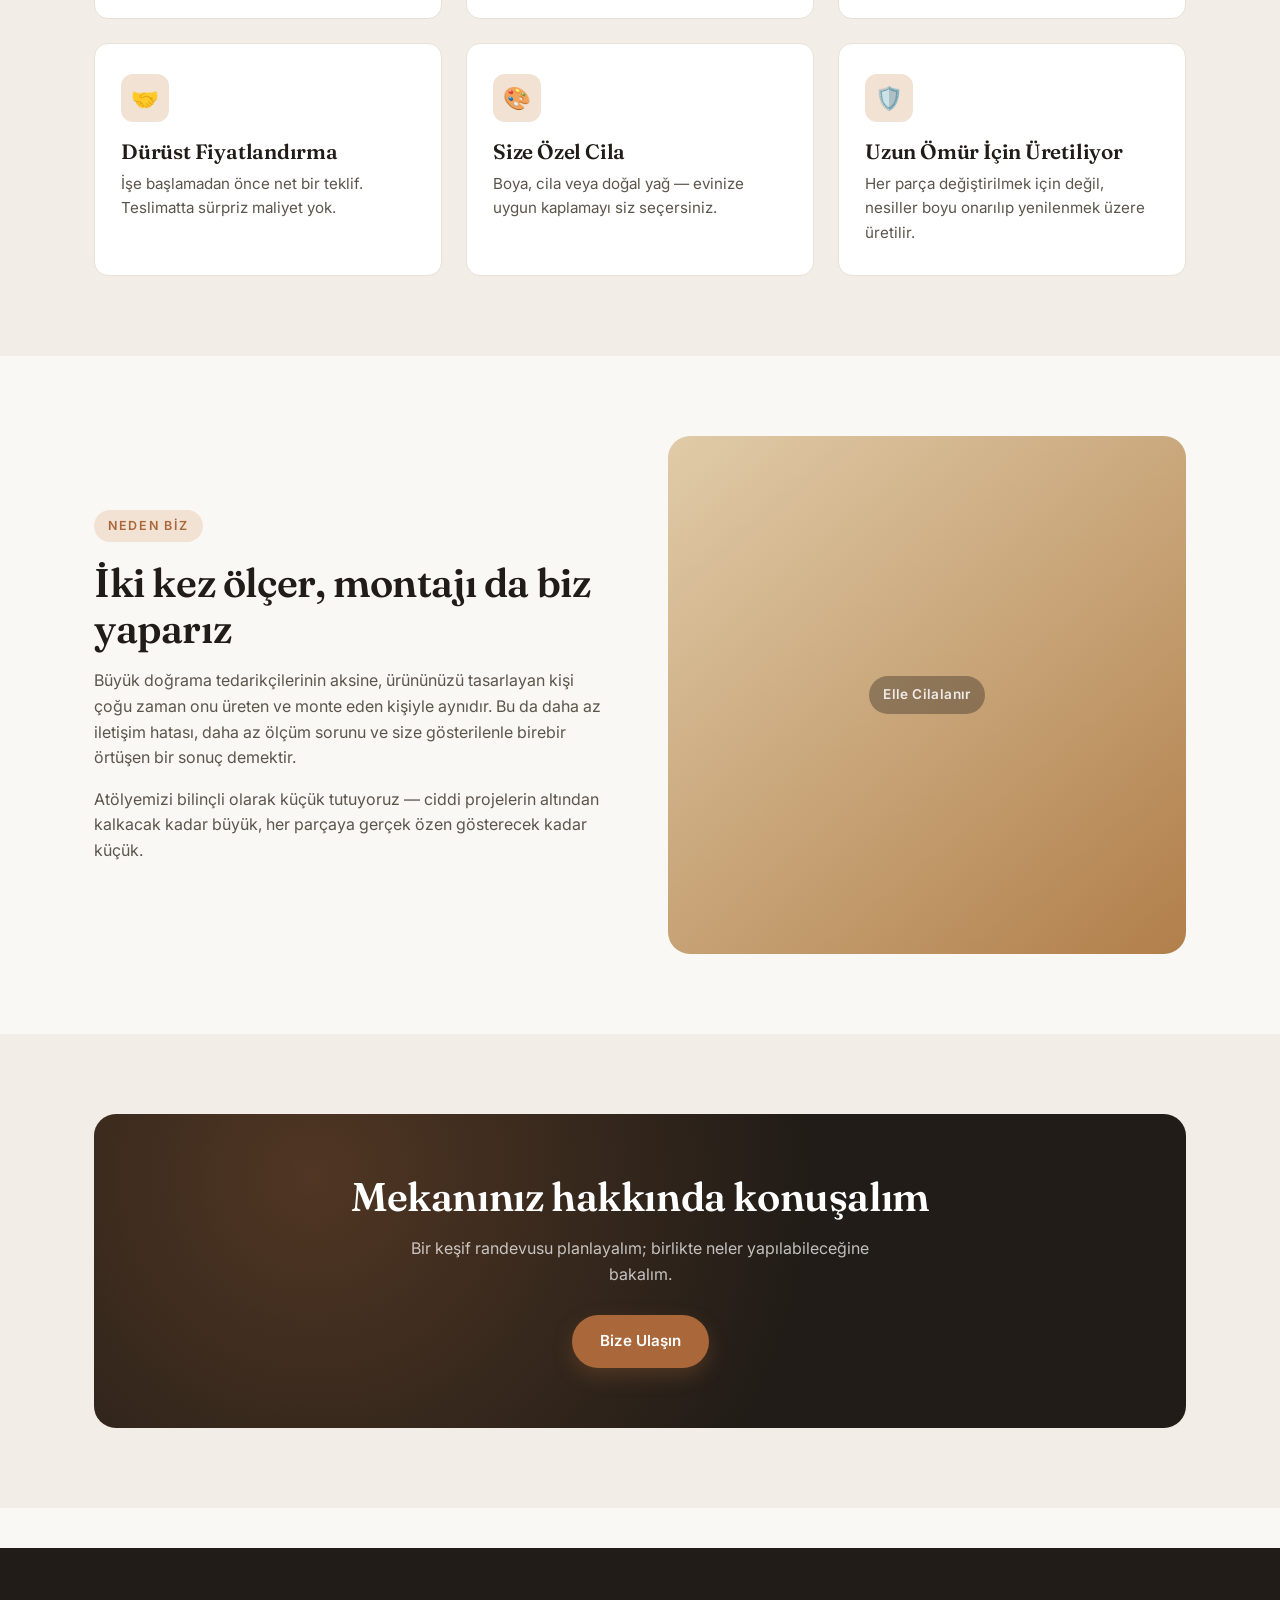
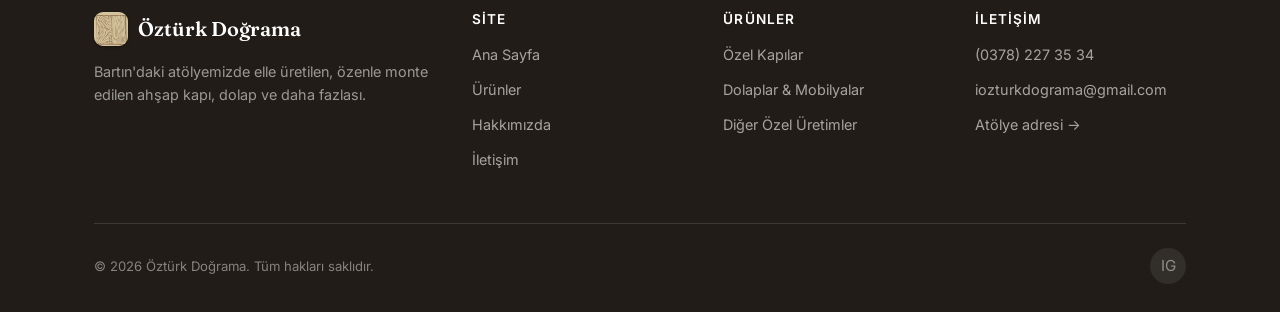
==== commit 3f049ed5: "Update logo and contact section" ====
--- a/about.html
+++ b/about.html
@@ -4,17 +4,19 @@
 <meta charset="UTF-8">
 <meta name="viewport" content="width=device-width, initial-scale=1.0">
 <title id="page-title">Hakkımızda | Öztürk Doğrama</title>
-<meta id="page-desc" name="description" content="Öztürk Doğrama, Bartın'da özel ahşap kapı ve dolap üretimi yapan aile işletmesi bir marangoz atölyesidir. Geleneksel doğrama ve modern kaplamalarla tanışın.">
+<meta id="page-desc" name="description" content="Öztürk Doğrama, Bartın'da özel ahşap kapı, dolap ve daha fazlasının üretimini yapan aile işletmesi bir marangoz atölyesidir. Geleneksel doğrama ve modern kaplamalarla tanışın.">
 <link rel="preconnect" href="https://fonts.googleapis.com">
 <link href="https://fonts.googleapis.com/css2?family=Fraunces:wght@500;600;700&family=Inter:wght@400;500;600;700&display=swap" rel="stylesheet">
 <link rel="stylesheet" href="style.css">
+<link rel="icon" type="image/png" href="favicon.png">
+<link rel="apple-touch-icon" href="favicon-180.png">
 </head>
 <body data-page="about">
 
 <header class="site-header">
   <nav class="nav">
     <a href="index.html" class="logo">
-      <span class="logo-mark">Ö</span>
+      <img src="logo-icon.png" alt="Öztürk Doğrama" class="logo-mark">
       Öztürk Doğrama
     </a>
     <div class="nav-links">
@@ -25,7 +27,7 @@
     </div>
     <div class="nav-actions">
       <button id="lang-toggle" class="lang-toggle" aria-label="Switch language">EN</button>
-      <a href="contact.html" class="btn btn-secondary" data-i18n="common.nav.cta">Teklif Al</a>
+      <a href="contact.html" class="btn btn-secondary" data-i18n="common.nav.cta">Bize Ulaşın</a>
       <button class="nav-toggle" aria-label="Menu">
         <span></span><span></span><span></span>
       </button>
@@ -39,7 +41,7 @@
     <div class="container">
       <div class="eyebrow" data-i18n="about.hero.eyebrow">Hakkımızda</div>
       <h1 data-i18n="about.hero.h1">Gerçek ahşap ve gerçek zanaat üzerine kurulu bir atölye</h1>
-      <p data-i18n="about.hero.p">Öztürk Doğrama, Bartın merkezli, mobilyaların eskiden nasıl yapıldığına sadık kalarak özel ahşap kapı ve dolap üretimi yapan aile işletmesi bir marangoz atölyesidir.</p>
+      <p data-i18n="about.hero.p">Öztürk Doğrama, Bartın merkezli, mobilyaların eskiden nasıl yapıldığına sadık kalarak özel ahşap kapı, dolap ve daha fazlasını üreten aile işletmesi bir marangoz atölyesidir.</p>
     </div>
   </section>
 
@@ -51,7 +53,7 @@
         <div>
           <div class="eyebrow" data-i18n="about.story.eyebrow">Hikayemiz</div>
           <h2 data-i18n="about.story.h2">Tek bir kapıyla başladık. Her tavsiyeyle büyüdük.</h2>
-          <p data-i18n="about.story.p1">Öztürk Doğrama, tek bir zanaate odaklanan küçük bir atölye olarak başladı: elle birleştirilip cilalanan masif ahşap kapılar. Yıllar içinde ev sahipleri buna uygun dolap, gardırop ve mutfaklar istedi — biz de tezgahtan hiç ayrılmadan ölçüye özel doğramacılığa doğru büyüdük.</p>
+          <p data-i18n="about.story.p1">Öztürk Doğrama, tek bir zanaate odaklanan küçük bir atölye olarak başladı: elle birleştirilip cilalanan masif ahşap kapılar. Yıllar içinde ev sahipleri buna uygun dolap, gardırop, merdiven ve daha fazlasını istedi — biz de tezgahtan hiç ayrılmadan ölçüye özel doğramacılığa doğru büyüdük.</p>
           <p data-i18n="about.story.p2">Bugün hâlâ her mekanı kendimiz ölçüyor, gerektiğinde her birleşimi elle kesiyor ve teslim ettiğimiz her ürünün arkasında duruyoruz.</p>
         </div>
       </div>
@@ -69,7 +71,7 @@
         <div class="card">
           <div class="icon">🌳</div>
           <h3 data-i18n="about.values.v1.title">Her Zaman Masif Ahşap</h3>
-          <p data-i18n="about.values.v1.desc">MDF yok, kaplama kısayolu yok. Her kapı ve dolap masif ahşaptan üretilir.</p>
+          <p data-i18n="about.values.v1.desc">MDF yok, kaplama kısayolu yok. Her parça masif ahşaptan üretilir.</p>
         </div>
         <div class="card">
           <div class="icon">✋</div>
@@ -120,7 +122,7 @@
     <div class="container">
       <div class="cta-banner">
         <h2 data-i18n="about.cta.h2">Mekanınız hakkında konuşalım</h2>
-        <p data-i18n="about.cta.p">Ücretsiz, taahhüt gerektirmeyen bir keşif randevusu alın; birlikte neler yapılabileceğine bakalım.</p>
+        <p data-i18n="about.cta.p">Bir keşif randevusu planlayalım; birlikte neler yapılabileceğine bakalım.</p>
         <div class="hero-ctas">
           <a href="contact.html" class="btn btn-primary" data-i18n="about.cta.button">Bize Ulaşın</a>
         </div>
@@ -134,8 +136,8 @@
   <div class="container">
     <div class="footer-grid">
       <div>
-        <a href="index.html" class="logo"><span class="logo-mark">Ö</span> Öztürk Doğrama</a>
-        <p data-i18n="common.footer.tagline">Bartın'daki atölyemizde elle üretilen, özenle monte edilen ahşap kapı ve dolaplar.</p>
+        <a href="index.html" class="logo"><img src="logo-icon.png" alt="Öztürk Doğrama" class="logo-mark"> Öztürk Doğrama</a>
+        <p data-i18n="common.footer.tagline">Bartın'daki atölyemizde elle üretilen, özenle monte edilen ahşap kapı, dolap ve daha fazlası.</p>
       </div>
       <div class="footer-col">
         <h4 data-i18n="common.footer.siteHeading">Site</h4>
@@ -147,22 +149,20 @@
       <div class="footer-col">
         <h4 data-i18n="common.footer.productsHeading">Ürünler</h4>
         <a href="products.html" data-i18n="common.footer.doors">Özel Kapılar</a>
-        <a href="products.html" data-i18n="common.footer.cupboards">Ölçüye Özel Dolaplar</a>
-        <a href="products.html" data-i18n="common.footer.restoration">Restorasyon</a>
+        <a href="products.html" data-i18n="common.footer.cupboards">Dolaplar & Mobilyalar</a>
+        <a href="products.html" data-i18n="common.footer.restoration">Diğer Özel Üretimler</a>
       </div>
       <div class="footer-col">
         <h4 data-i18n="common.footer.contactHeading">İletişim</h4>
-        <a href="tel:+900000000000">+90 000 000 00 00</a>
-        <a href="mailto:info@ozturkdograma.com">info@ozturkdograma.com</a>
+        <a href="tel:+903782273534">(0378) 227 35 34</a>
+        <a href="mailto:iozturkdograma@gmail.com">iozturkdograma@gmail.com</a>
         <a href="contact.html" data-i18n="common.footer.addressLink">Atölye adresi →</a>
       </div>
     </div>
     <div class="footer-bottom">
       <span data-i18n="common.footer.rights">© 2026 Öztürk Doğrama. Tüm hakları saklıdır.</span>
       <div class="social-row">
-        <a href="#" aria-label="Instagram">IG</a>
-        <a href="#" aria-label="Facebook">FB</a>
-        <a href="#" aria-label="WhatsApp">WA</a>
+        <a href="https://instagram.com/iozturkdograma" target="_blank" rel="noopener" aria-label="Instagram">IG</a>
       </div>
     </div>
   </div>
--- a/style.css
+++ b/style.css
@@ -146,14 +146,13 @@
   width: 34px;
   height: 34px;
   border-radius: 9px;
-  background: var(--accent);
-  color: #fff;
-  display: flex;
-  align-items: center;
-  justify-content: center;
-  font-size: 1.1rem;
-  font-weight: 700;
-  font-family: 'Fraunces', Georgia, serif;
+  object-fit: cover;
+  flex-shrink: 0;
+  box-shadow: 0 1px 3px rgba(33, 28, 23, 0.18);
+}
+
+.footer-grid .logo .logo-mark {
+  box-shadow: 0 1px 3px rgba(0, 0, 0, 0.35);
 }
 
 .nav-links {
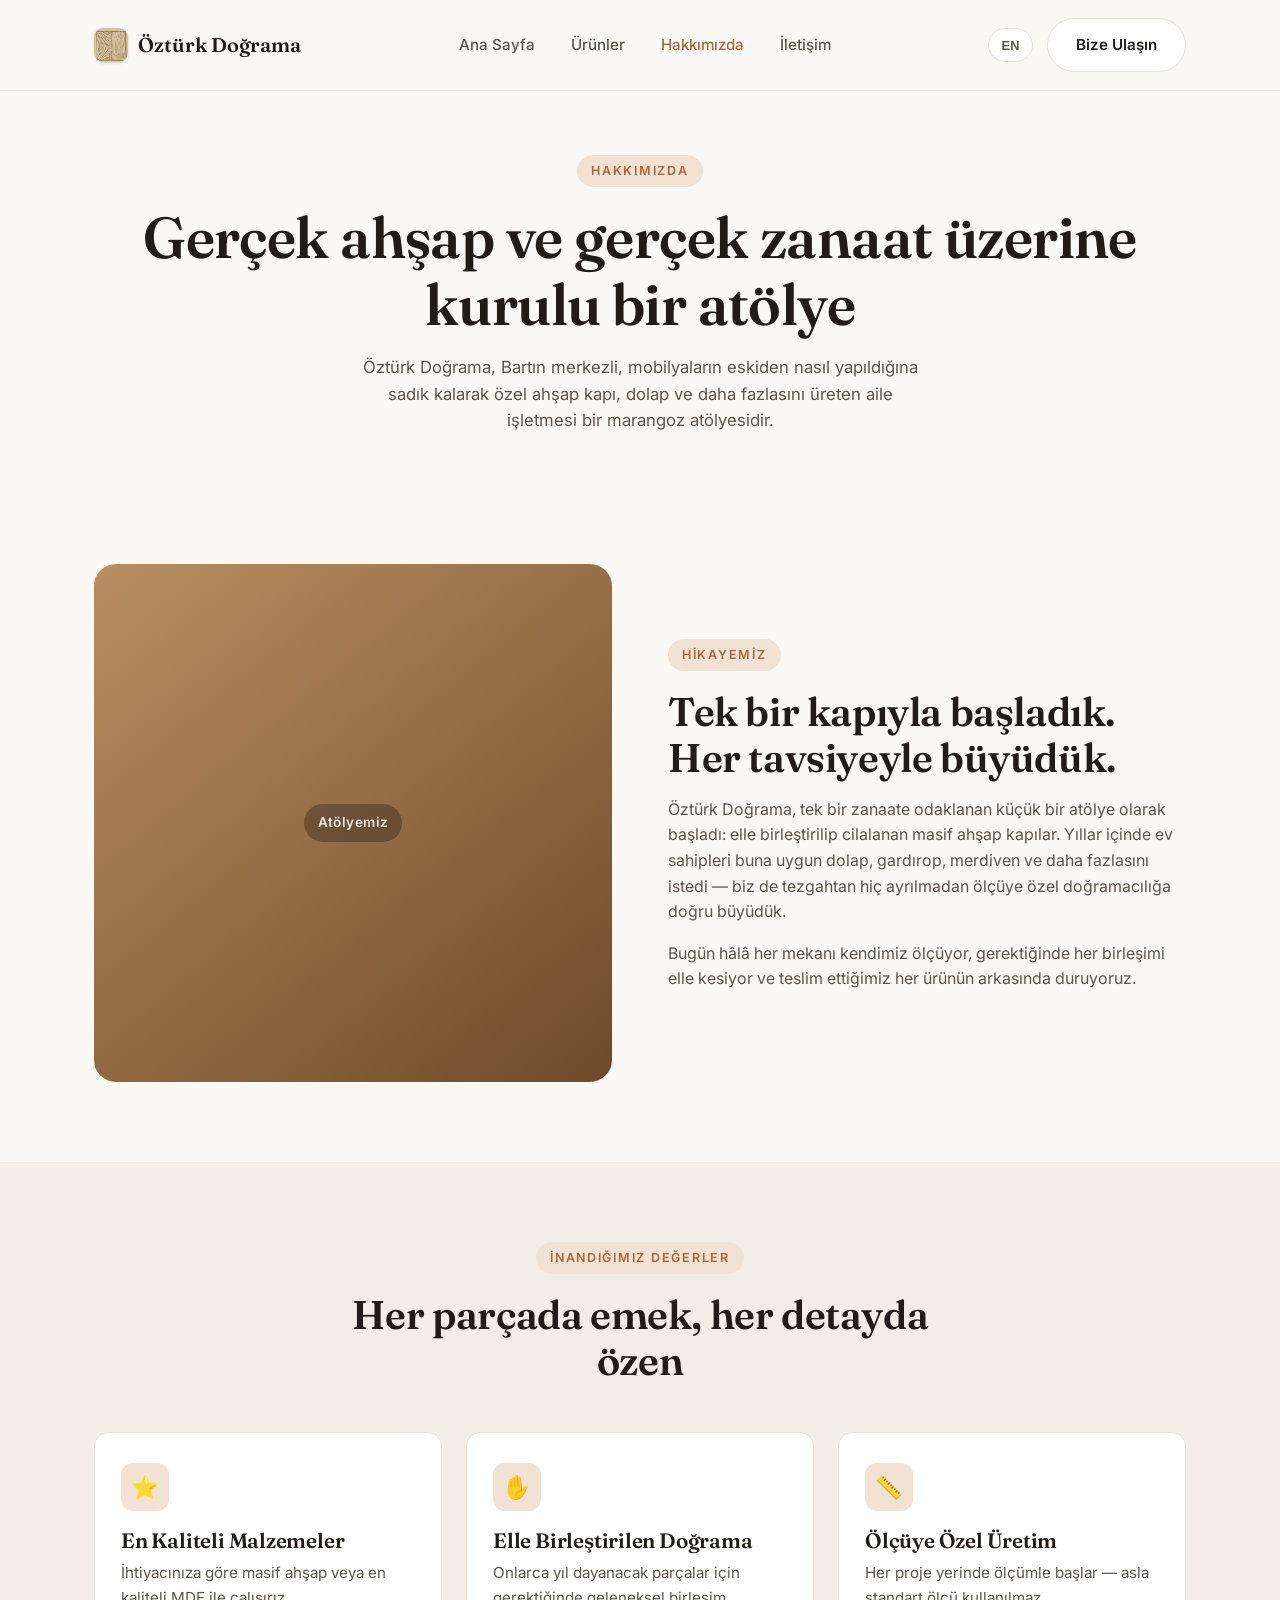
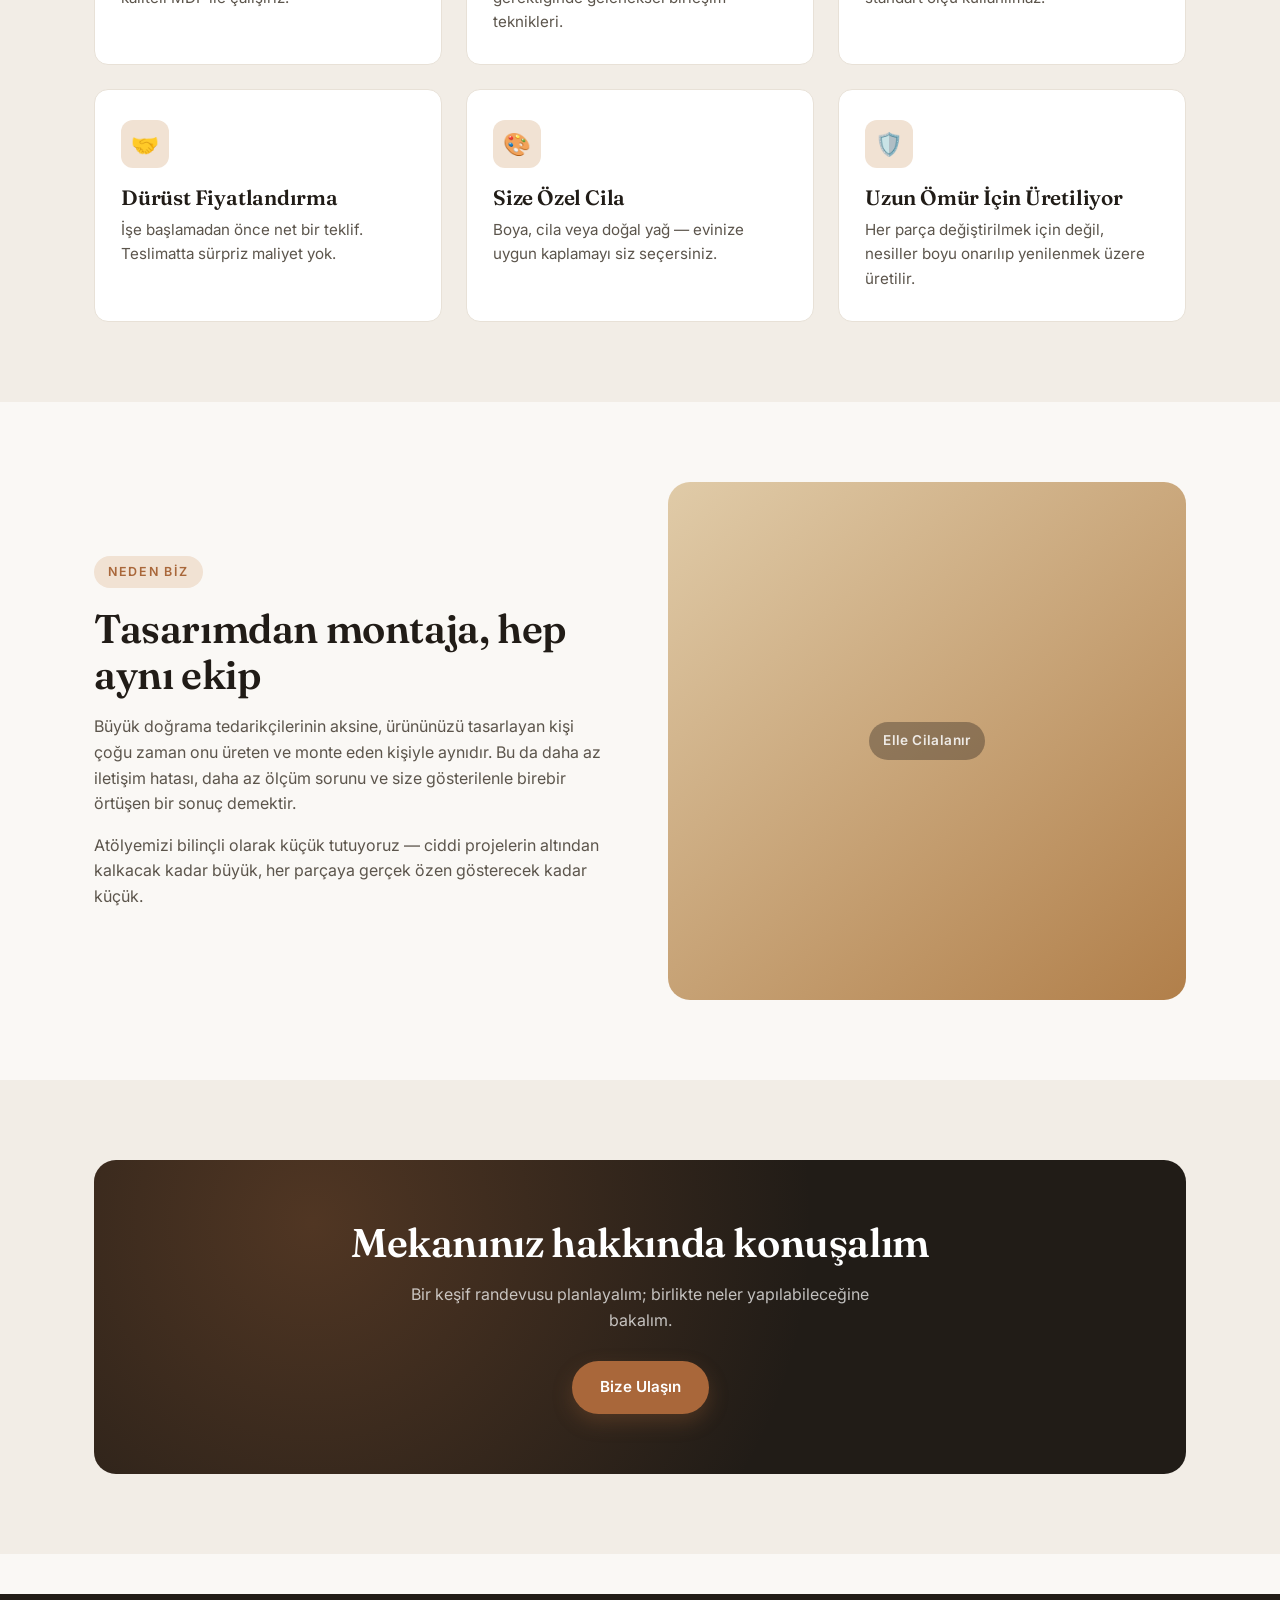
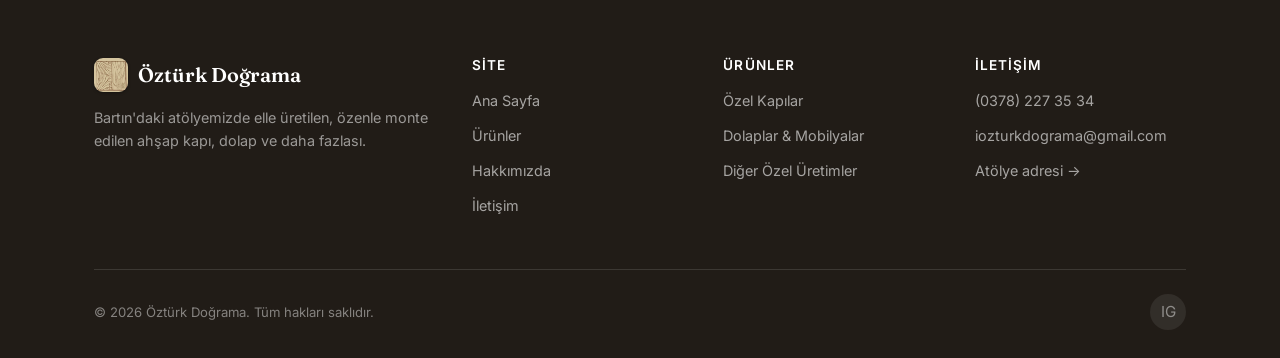
==== commit 6cd6b64b: "remove form from contact" ====
--- a/about.html
+++ b/about.html
@@ -65,13 +65,13 @@
     <div class="container">
       <div class="section-head">
         <div class="eyebrow" data-i18n="about.values.eyebrow">İnandığımız Değerler</div>
-        <h2 data-i18n="about.values.h2">Kısayol değil, ustalık</h2>
+        <h2 data-i18n="about.values.h2">Her parçada emek, her detayda özen</h2>
       </div>
       <div class="grid-3">
         <div class="card">
-          <div class="icon">🌳</div>
-          <h3 data-i18n="about.values.v1.title">Her Zaman Masif Ahşap</h3>
-          <p data-i18n="about.values.v1.desc">MDF yok, kaplama kısayolu yok. Her parça masif ahşaptan üretilir.</p>
+          <div class="icon">⭐</div>
+          <h3 data-i18n="about.values.v1.title">En Kaliteli Malzemeler</h3>
+          <p data-i18n="about.values.v1.desc">İhtiyacınıza göre masif ahşap veya en kaliteli MDF ile çalışırız.</p>
         </div>
         <div class="card">
           <div class="icon">✋</div>
@@ -109,7 +109,7 @@
         <div class="ph-image ph-5" style="aspect-ratio:1/1;"><span data-i18n="about.handFinishedLabel">Elle Cilalanır</span></div>
         <div>
           <div class="eyebrow" data-i18n="about.why.eyebrow">Neden Biz</div>
-          <h2 data-i18n="about.why.h2">İki kez ölçer, montajı da biz yaparız</h2>
+          <h2 data-i18n="about.why.h2">Tasarımdan montaja, hep aynı ekip</h2>
           <p data-i18n="about.why.p1">Büyük doğrama tedarikçilerinin aksine, ürününüzü tasarlayan kişi çoğu zaman onu üreten ve monte eden kişiyle aynıdır. Bu da daha az iletişim hatası, daha az ölçüm sorunu ve size gösterilenle birebir örtüşen bir sonuç demektir.</p>
           <p data-i18n="about.why.p2">Atölyemizi bilinçli olarak küçük tutuyoruz — ciddi projelerin altından kalkacak kadar büyük, her parçaya gerçek özen gösterecek kadar küçük.</p>
         </div>
